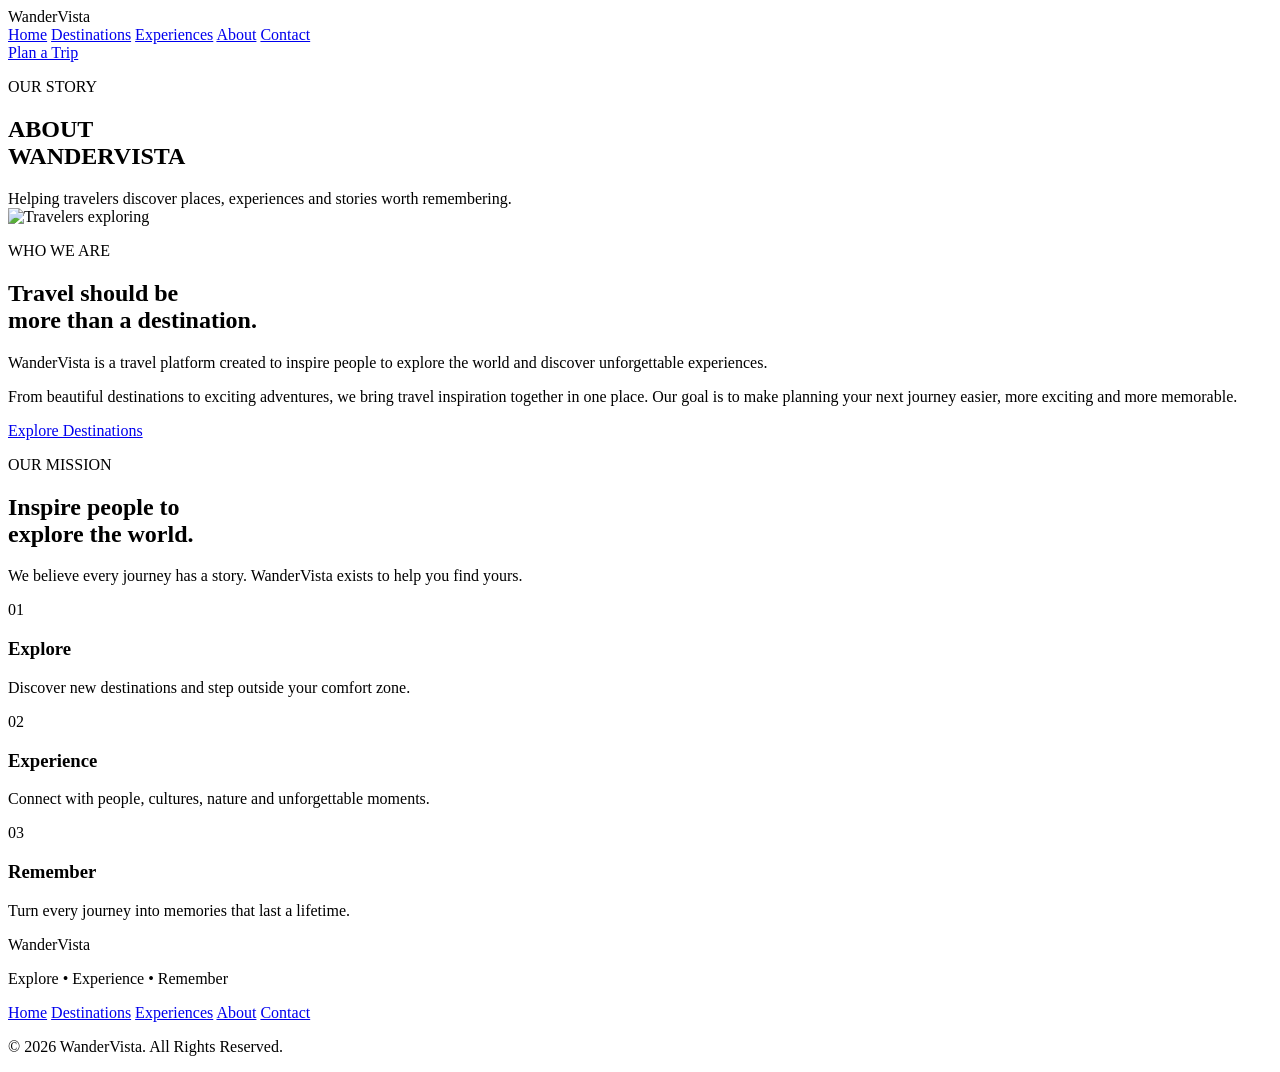
==== about.html @ d9ffce9c "Update about.html" ====
<!DOCTYPE html>
<html lang="en">
<head>

    <meta charset="UTF-8">
    <meta name="viewport" content="width=device-width, initial-scale=1.0">

    <title>WanderVista | About Us</title>

    <link rel="stylesheet" href="person3.css">

</head>

<body>

<header class="navbar">

    <div class="logo">WanderVista</div>

    <nav>
        <a href="index.html">Home</a>
        <a href="destinations.html">Destinations</a>
        <a href="experiences.html">Experiences</a>
        <a href="about.html" class="active">About</a>
        <a href="contact.html">Contact</a>
    </nav>

    <a href="contact.html" class="nav-button">
        Plan a Trip
    </a>

</header>


<section class="page-hero about-hero">

    <div>

        <p>OUR STORY</p>

        <h1>
            ABOUT<br>
            WANDERVISTA
        </h1>

        <span>
            Helping travelers discover places,
            experiences and stories worth remembering.
        </span>

    </div>

</section>


<section class="about-section">

    <div class="about-image">

        <img
            src="https://images.unsplash.com/photo-1527631746610-bca00a040d60?auto=format&fit=crop&w=1200&q=85"
            alt="Travelers exploring">

    </div>


    <div class="about-content">

        <p class="label">WHO WE ARE</p>

        <h2>
            Travel should be<br>
            more than a destination.
        </h2>

        <p>
            WanderVista is a travel platform created to inspire
            people to explore the world and discover unforgettable
            experiences.
        </p>

        <p>
            From beautiful destinations to exciting adventures,
            we bring travel inspiration together in one place.
            Our goal is to make planning your next journey easier,
            more exciting and more memorable.
        </p>

        <a href="destinations.html" class="main-button">
            Explore Destinations
        </a>

    </div>

</section>


<section class="mission">

    <p class="label">OUR MISSION</p>

    <h2>
        Inspire people to<br>
        explore the world.
    </h2>

    <p>
        We believe every journey has a story.
        WanderVista exists to help you find yours.
    </p>

</section>


<section class="values">

    <div class="value">
        <span>01</span>
        <h3>Explore</h3>
        <p>
            Discover new destinations and step outside
            your comfort zone.
        </p>
    </div>

    <div class="value">
        <span>02</span>
        <h3>Experience</h3>
        <p>
            Connect with people, cultures, nature and
            unforgettable moments.
        </p>
    </div>

    <div class="value">
        <span>03</span>
        <h3>Remember</h3>
        <p>
            Turn every journey into memories that last
            a lifetime.
        </p>
    </div>

</section>


<footer>

    <div class="footer-logo">WanderVista</div>

    <p>Explore • Experience • Remember</p>

    <div class="footer-links">

        <a href="index.html">Home</a>
        <a href="destinations.html">Destinations</a>
        <a href="experiences.html">Experiences</a>
        <a href="about.html">About</a>
        <a href="contact.html">Contact</a>

    </div>

    <p class="copyright">
        © 2026 WanderVista. All Rights Reserved.
    </p>

</footer>

</body>
</html>
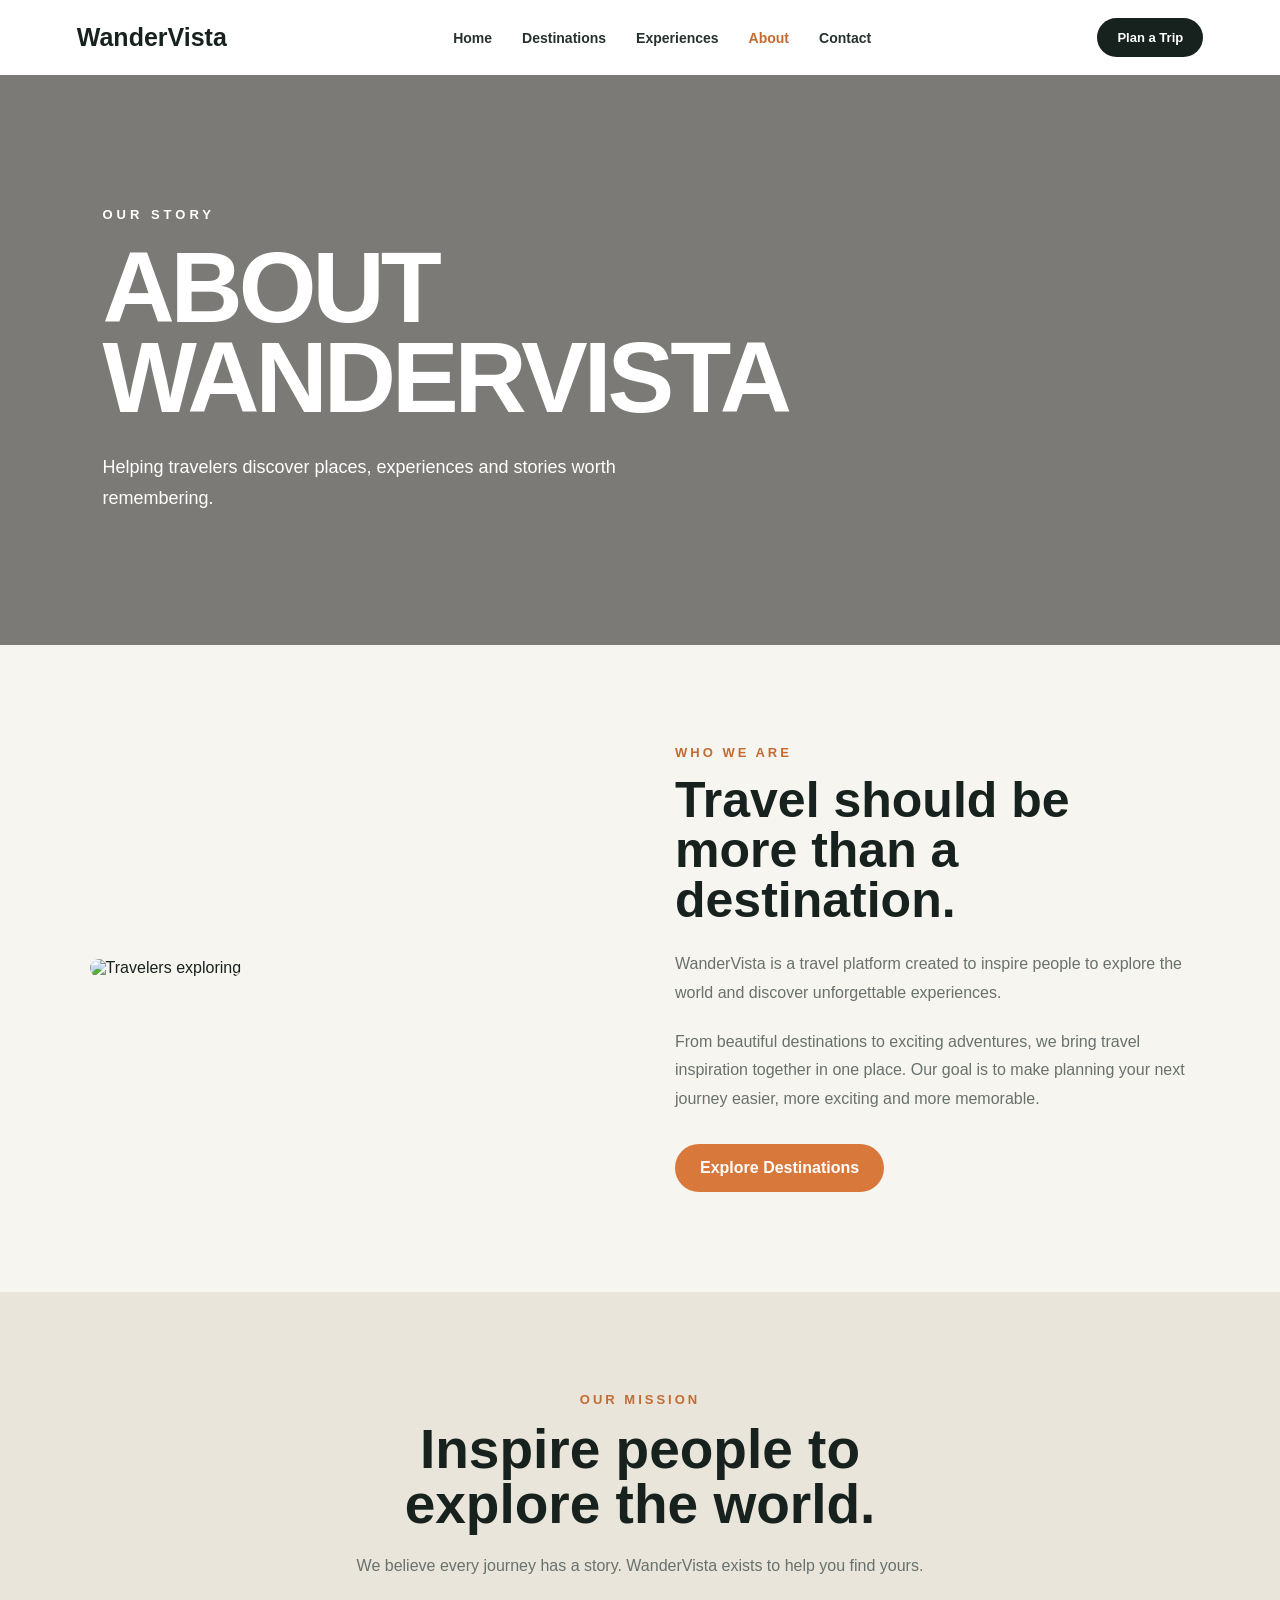
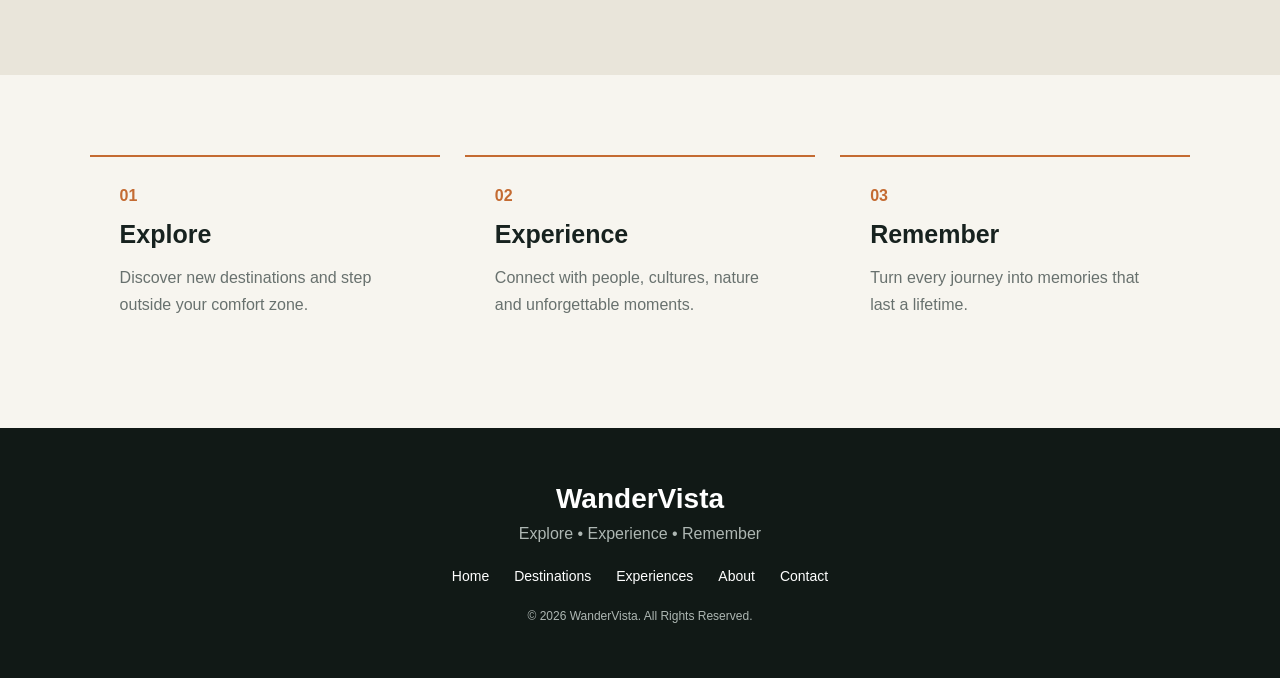
==== commit 21867f18: "Update about.html" ====
--- a/about.html
+++ b/about.html
@@ -7,7 +7,7 @@
 
     <title>WanderVista | About Us</title>
 
-    <link rel="stylesheet" href="person3.css">
+    <link rel="stylesheet" href="person.css">
 
 </head>
 
--- a/person.css
+++ b/person.css
@@ -0,0 +1,684 @@
+* {
+    margin: 0;
+    padding: 0;
+    box-sizing: border-box;
+}
+
+html {
+    scroll-behavior: smooth;
+}
+
+body {
+    font-family: Arial, Helvetica, sans-serif;
+    background: #f7f5ef;
+    color: #17221f;
+}
+
+
+/* =========================
+   NAVIGATION
+========================= */
+
+.navbar {
+    height: 75px;
+    padding: 0 6%;
+
+    display: flex;
+    align-items: center;
+    justify-content: space-between;
+
+    background: white;
+}
+
+.logo {
+    font-size: 25px;
+    font-weight: 800;
+}
+
+.navbar nav {
+    display: flex;
+    gap: 30px;
+}
+
+.navbar nav a {
+    color: #26322f;
+    text-decoration: none;
+
+    font-size: 14px;
+    font-weight: 600;
+}
+
+.navbar nav a:hover,
+.navbar nav a.active {
+    color: #c46b32;
+}
+
+.nav-button {
+    padding: 12px 20px;
+
+    background: #17221f;
+    color: white;
+
+    text-decoration: none;
+
+    border-radius: 25px;
+
+    font-size: 13px;
+    font-weight: bold;
+}
+
+.nav-button:hover {
+    background: #c46b32;
+}
+
+
+/* =========================
+   PAGE HERO
+========================= */
+
+.page-hero {
+    min-height: 570px;
+
+    padding: 80px 8%;
+
+    display: flex;
+    align-items: center;
+
+    color: white;
+
+    background-size: cover;
+    background-position: center;
+}
+
+.experiences-hero {
+    background:
+        linear-gradient(
+            rgba(0,0,0,.5),
+            rgba(0,0,0,.5)
+        ),
+        url("https://images.unsplash.com/photo-1526772662000-3f88f10405ff?auto=format&fit=crop&w=1800&q=85");
+}
+
+.about-hero {
+    background:
+        linear-gradient(
+            rgba(0,0,0,.5),
+            rgba(0,0,0,.5)
+        ),
+        url("https://images.unsplash.com/photo-1521292270410-a8c4d7169bd2?auto=format&fit=crop&w=1800&q=85");
+}
+
+.contact-hero {
+    background:
+        linear-gradient(
+            rgba(0,0,0,.55),
+            rgba(0,0,0,.55)
+        ),
+        url("https://images.unsplash.com/photo-1436491865332-7a61a109cc05?auto=format&fit=crop&w=1800&q=85");
+}
+
+.page-hero div {
+    max-width: 850px;
+}
+
+.page-hero p {
+    font-size: 13px;
+
+    letter-spacing: 4px;
+
+    font-weight: bold;
+
+    margin-bottom: 20px;
+}
+
+.page-hero h1 {
+    font-size: clamp(50px, 8vw, 100px);
+
+    line-height: .9;
+
+    letter-spacing: -4px;
+
+    margin-bottom: 30px;
+}
+
+.page-hero span {
+    display: block;
+
+    max-width: 600px;
+
+    font-size: 18px;
+
+    line-height: 1.7;
+}
+
+
+/* =========================
+   EXPERIENCE
+========================= */
+
+.experience-intro {
+    text-align: center;
+
+    padding: 90px 20px 50px;
+}
+
+.label {
+    color: #c46b32;
+
+    font-size: 13px;
+
+    letter-spacing: 3px;
+
+    font-weight: bold;
+
+    margin-bottom: 15px;
+}
+
+.experience-intro h2 {
+    font-size: 50px;
+
+    line-height: 1;
+}
+
+.experience-grid {
+    padding: 30px 7% 100px;
+
+    display: grid;
+
+    grid-template-columns: repeat(3, 1fr);
+
+    gap: 25px;
+}
+
+.experience-card {
+    background: white;
+
+    padding: 40px 30px;
+
+    border-radius: 18px;
+
+    text-align: center;
+
+    transition: .3s;
+}
+
+.experience-card:hover {
+    transform: translateY(-8px);
+}
+
+.experience-icon {
+    font-size: 45px;
+
+    margin-bottom: 20px;
+}
+
+.experience-card h3 {
+    font-size: 23px;
+
+    margin-bottom: 12px;
+}
+
+.experience-card p {
+    color: #68716e;
+
+    line-height: 1.7;
+}
+
+
+/* =========================
+   EXPERIENCE BANNER
+========================= */
+
+.experience-banner {
+    min-height: 430px;
+
+    display: flex;
+
+    align-items: center;
+    justify-content: center;
+
+    text-align: center;
+
+    color: white;
+
+    background:
+        linear-gradient(
+            rgba(15,27,23,.82),
+            rgba(15,27,23,.82)
+        ),
+        url("https://images.unsplash.com/photo-1500530855697-b586d89ba3ee?auto=format&fit=crop&w=1800&q=85");
+
+    background-size: cover;
+}
+
+.experience-banner p {
+    letter-spacing: 3px;
+
+    font-size: 13px;
+
+    margin-bottom: 15px;
+}
+
+.experience-banner h2 {
+    font-size: 55px;
+
+    line-height: 1;
+
+    margin-bottom: 30px;
+}
+
+.experience-banner a,
+.contact-cta a {
+    display: inline-block;
+
+    padding: 15px 25px;
+
+    background: #d8783a;
+
+    color: white;
+
+    text-decoration: none;
+
+    border-radius: 30px;
+
+    font-weight: bold;
+}
+
+
+/* =========================
+   ABOUT
+========================= */
+
+.about-section {
+    padding: 100px 7%;
+
+    display: grid;
+
+    grid-template-columns: 1fr 1fr;
+
+    gap: 70px;
+
+    align-items: center;
+}
+
+.about-image img {
+    width: 100%;
+
+    height: 550px;
+
+    object-fit: cover;
+
+    border-radius: 18px;
+}
+
+.about-content h2 {
+    font-size: 50px;
+
+    line-height: 1;
+
+    margin-bottom: 25px;
+}
+
+.about-content > p:not(.label) {
+    color: #68716e;
+
+    line-height: 1.8;
+
+    margin-bottom: 20px;
+}
+
+.main-button {
+    display: inline-block;
+
+    margin-top: 10px;
+
+    padding: 15px 25px;
+
+    border-radius: 30px;
+
+    background: #d8783a;
+
+    color: white;
+
+    text-decoration: none;
+
+    font-weight: bold;
+}
+
+.mission {
+    padding: 100px 20px;
+
+    text-align: center;
+
+    background: #e9e5da;
+}
+
+.mission h2 {
+    font-size: 55px;
+
+    line-height: 1;
+
+    margin-bottom: 25px;
+}
+
+.mission > p:last-child {
+    color: #68716e;
+}
+
+.values {
+    padding: 80px 7%;
+
+    display: grid;
+
+    grid-template-columns: repeat(3, 1fr);
+
+    gap: 25px;
+}
+
+.value {
+    padding: 30px;
+
+    border-top: 2px solid #c46b32;
+}
+
+.value span {
+    color: #c46b32;
+
+    font-weight: bold;
+}
+
+.value h3 {
+    font-size: 25px;
+
+    margin: 15px 0;
+}
+
+.value p {
+    color: #68716e;
+
+    line-height: 1.7;
+}
+
+
+/* =========================
+   CONTACT
+========================= */
+
+.contact-section {
+    padding: 100px 7%;
+
+    display: grid;
+
+    grid-template-columns: 1fr 1fr;
+
+    gap: 80px;
+}
+
+.contact-info h2 {
+    font-size: 55px;
+
+    line-height: 1;
+
+    margin-bottom: 25px;
+}
+
+.contact-info > p:not(.label) {
+    color: #68716e;
+
+    line-height: 1.8;
+
+    max-width: 500px;
+
+    margin-bottom: 35px;
+}
+
+.contact-detail {
+    display: flex;
+
+    flex-direction: column;
+
+    gap: 5px;
+
+    margin-bottom: 20px;
+}
+
+.contact-detail span {
+    color: #68716e;
+}
+
+.contact-form {
+    background: white;
+
+    padding: 40px;
+
+    border-radius: 18px;
+}
+
+.contact-form form {
+    display: flex;
+
+    flex-direction: column;
+}
+
+.contact-form label {
+    font-size: 14px;
+
+    font-weight: bold;
+
+    margin-bottom: 8px;
+}
+
+.contact-form input,
+.contact-form select,
+.contact-form textarea {
+    width: 100%;
+
+    padding: 14px;
+
+    margin-bottom: 20px;
+
+    border: 1px solid #ddd;
+
+    border-radius: 8px;
+
+    font-family: inherit;
+
+    font-size: 14px;
+}
+
+.contact-form textarea {
+    resize: vertical;
+}
+
+.contact-form button {
+    border: none;
+
+    padding: 15px;
+
+    border-radius: 30px;
+
+    background: #d8783a;
+
+    color: white;
+
+    font-weight: bold;
+
+    cursor: pointer;
+
+    font-size: 15px;
+}
+
+.contact-form button:hover {
+    background: #b85f28;
+}
+
+.contact-cta {
+    padding: 90px 20px;
+
+    text-align: center;
+
+    background: #e9e5da;
+}
+
+.contact-cta h2 {
+    font-size: 50px;
+
+    margin-bottom: 15px;
+}
+
+.contact-cta p {
+    color: #68716e;
+
+    margin-bottom: 30px;
+}
+
+
+/* =========================
+   FOOTER
+========================= */
+
+footer {
+    background: #111916;
+
+    color: white;
+
+    text-align: center;
+
+    padding: 55px 20px;
+}
+
+.footer-logo {
+    font-size: 28px;
+
+    font-weight: 800;
+
+    margin-bottom: 10px;
+}
+
+footer > p {
+    color: #aeb7b3;
+}
+
+.footer-links {
+    display: flex;
+
+    justify-content: center;
+
+    gap: 25px;
+
+    margin: 25px 0;
+
+    flex-wrap: wrap;
+}
+
+.footer-links a {
+    color: white;
+
+    text-decoration: none;
+
+    font-size: 14px;
+}
+
+.footer-links a:hover {
+    color: #d8783a;
+}
+
+.copyright {
+    font-size: 12px;
+
+    margin-top: 20px;
+}
+
+
+/* =========================
+   RESPONSIVE
+========================= */
+
+@media (max-width: 900px) {
+
+    .navbar {
+        padding: 15px 5%;
+    }
+
+    .navbar nav {
+        gap: 12px;
+    }
+
+    .nav-button {
+        display: none;
+    }
+
+    .experience-grid {
+        grid-template-columns: 1fr 1fr;
+    }
+
+    .about-section,
+    .contact-section {
+        grid-template-columns: 1fr;
+    }
+
+    .values {
+        grid-template-columns: 1fr 1fr;
+    }
+}
+
+
+@media (max-width: 600px) {
+
+    .navbar {
+        height: auto;
+
+        padding: 20px;
+
+        flex-direction: column;
+
+        gap: 15px;
+    }
+
+    .navbar nav {
+        flex-wrap: wrap;
+
+        justify-content: center;
+    }
+
+    .page-hero {
+        min-height: 500px;
+
+        padding: 60px 7%;
+    }
+
+    .page-hero h1 {
+        font-size: 55px;
+
+        letter-spacing: -2px;
+    }
+
+    .experience-grid,
+    .values {
+        grid-template-columns: 1fr;
+    }
+
+    .experience-intro h2,
+    .about-content h2,
+    .contact-info h2 {
+        font-size: 40px;
+    }
+
+    .mission h2,
+    .experience-banner h2 {
+        font-size: 40px;
+    }
+
+    .about-section,
+    .contact-section {
+        padding: 70px 7%;
+    }
+
+    .about-image img {
+        height: 400px;
+    }
+
+    .contact-form {
+        padding: 25px;
+    }
+}
